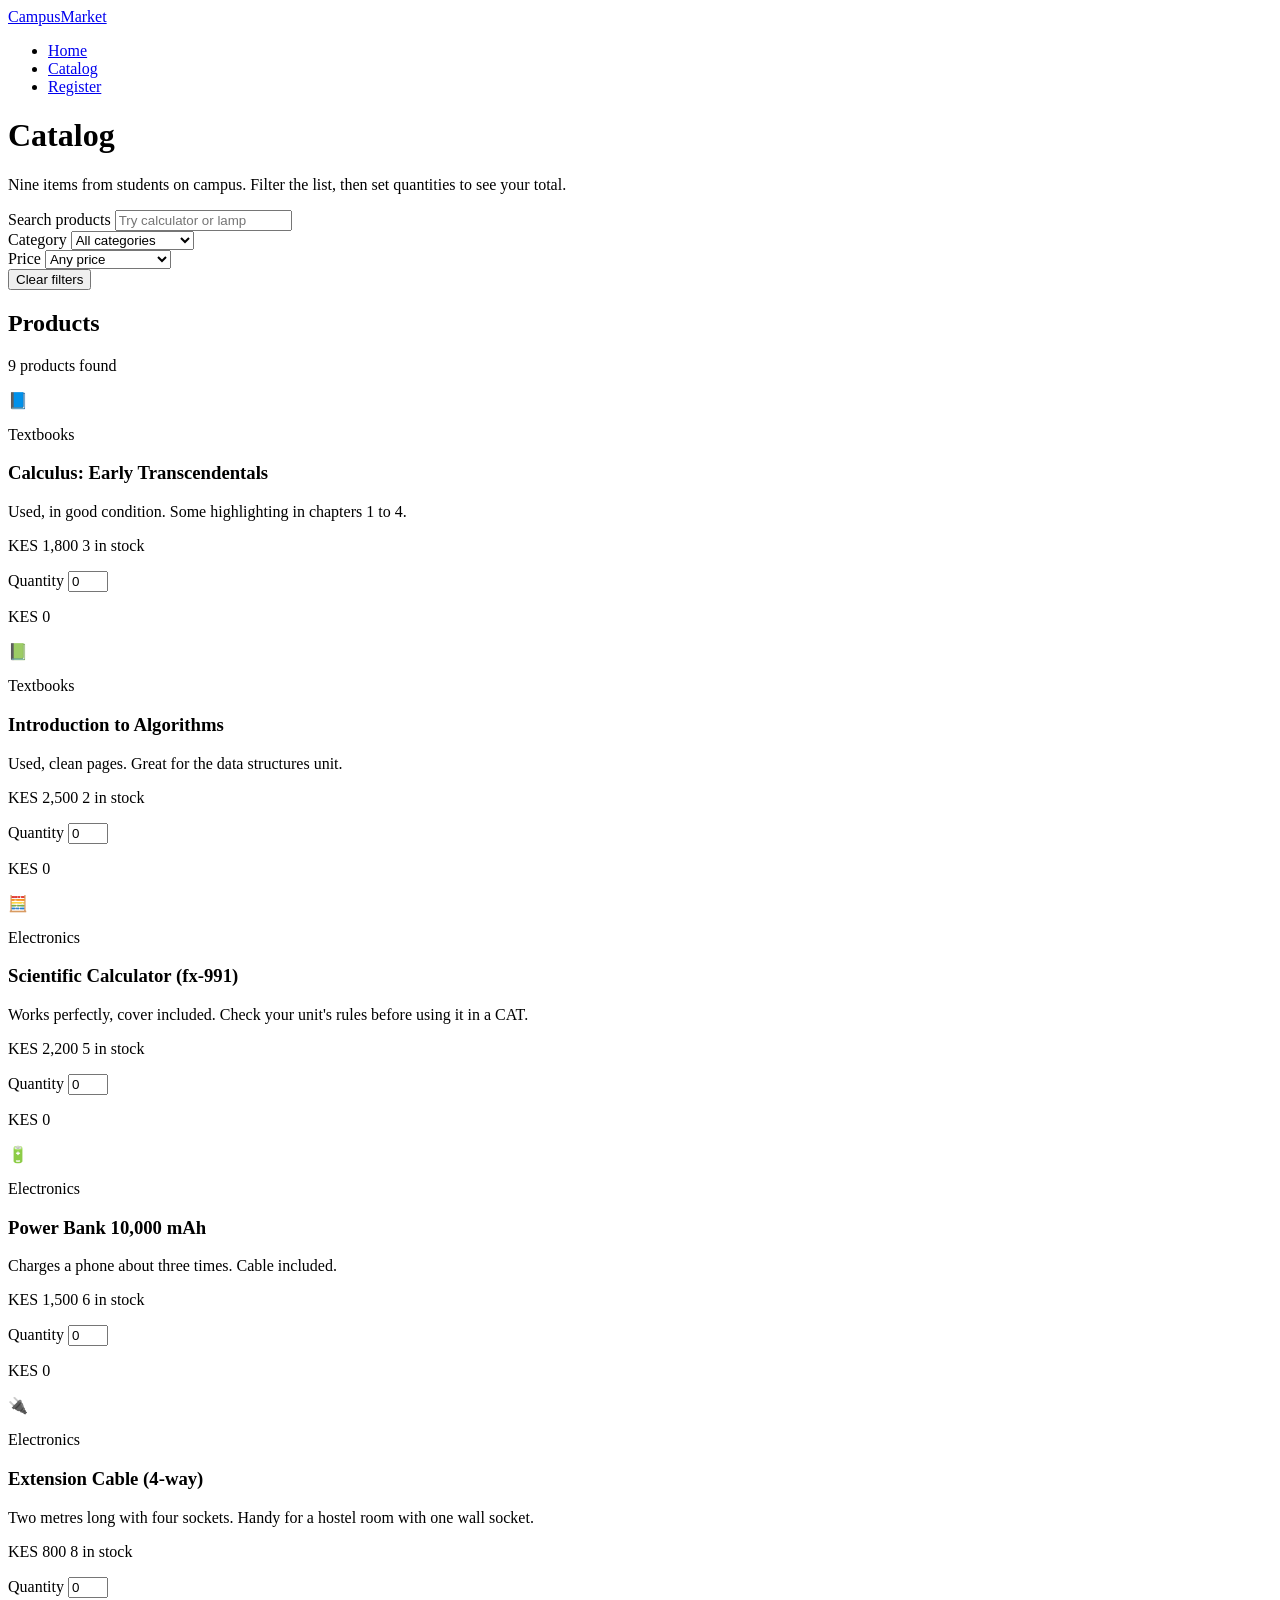
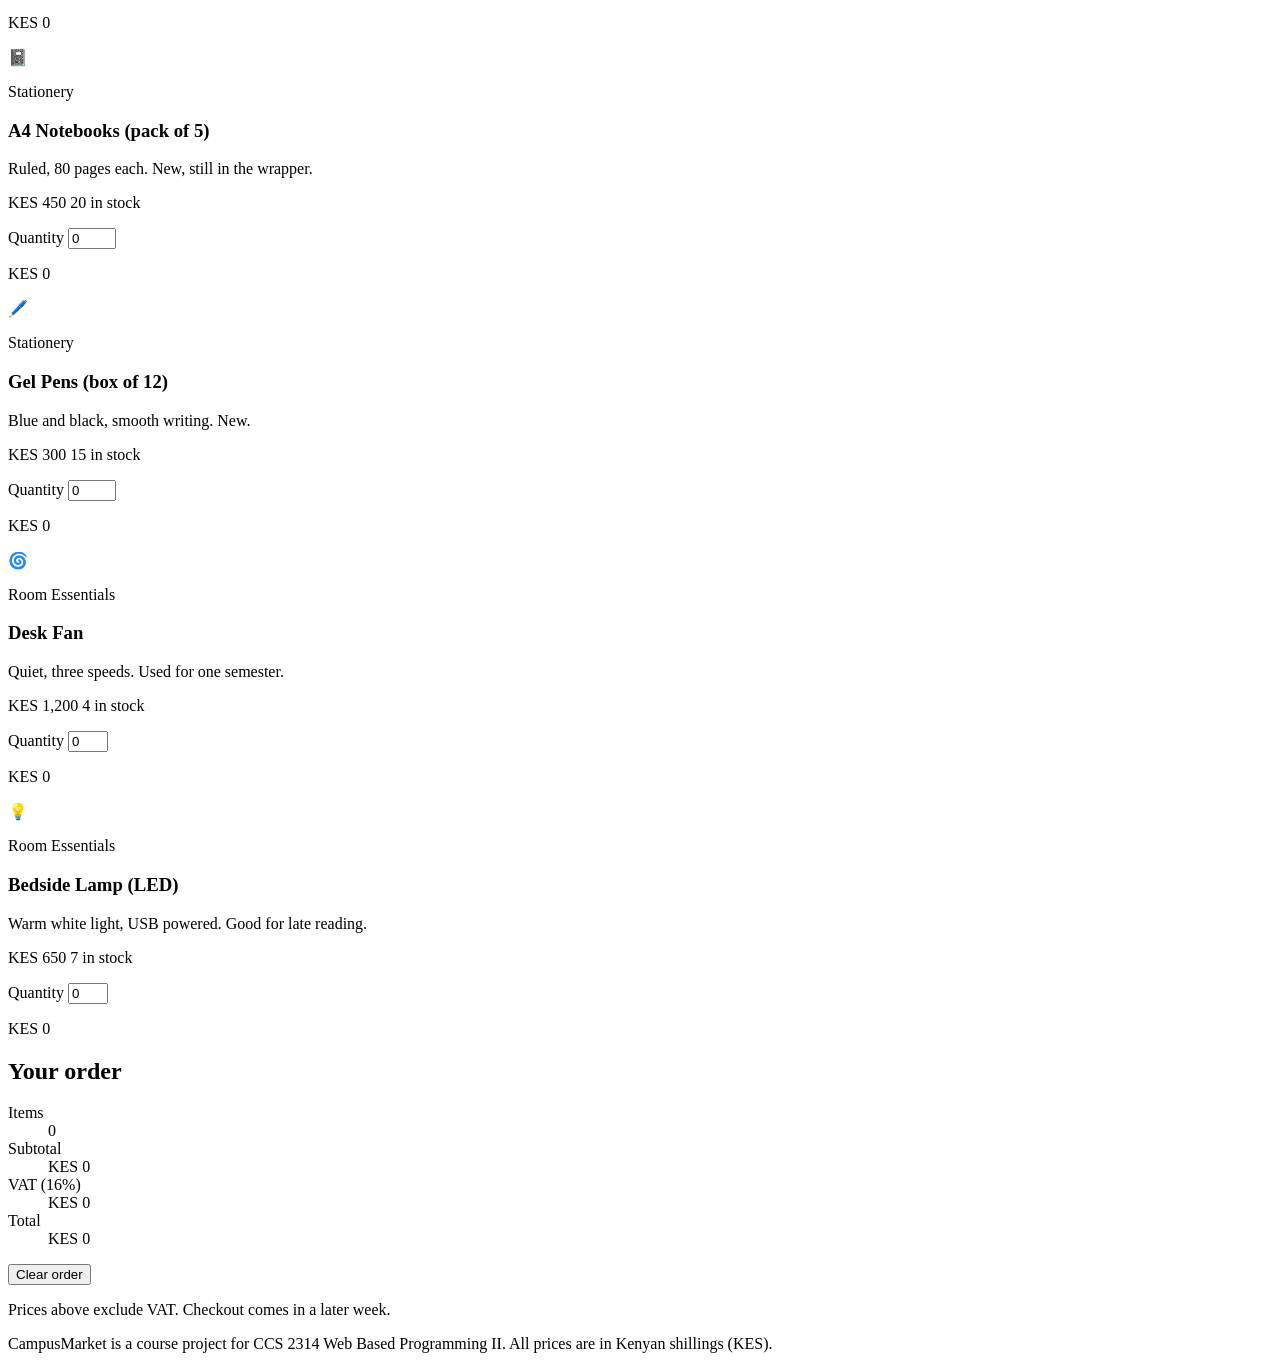
==== catalog.html @ 01baba63 "Add initial catalog.html with product listings This is the initial commit for the static catalog pag" ====
<!DOCTYPE html>
<!--
  CampusMarket | catalog.html

  WEEK 1: the static catalog. Nine product cards written by hand in HTML.
  WEEK 2: adds a filter bar, quantity boxes, an order summary and js/catalog.js.

  Every Week 2 addition is wrapped between a "WEEK 2 START" comment and a
  "WEEK 2 END" comment. If you ever need the pure Week 1 (no JavaScript)
  version, delete everything between those markers, plus the script tag in
  the head.
-->
<html lang="en">
<head>
  <meta charset="UTF-8">
  <meta name="viewport" content="width=device-width, initial-scale=1">
  <title>Catalog | CampusMarket</title>
  <meta name="description" content="Browse second-hand textbooks, electronics, stationery and room essentials from students.">

  <link rel="preconnect" href="https://fonts.googleapis.com">
  <link rel="preconnect" href="https://fonts.gstatic.com" crossorigin>
  <link href="https://fonts.googleapis.com/css2?family=Bricolage+Grotesque:wght@600;800&family=Public+Sans:wght@400;600;700&display=swap" rel="stylesheet">
  <link rel="stylesheet" href="css/style.css">

  <!-- ===== WEEK 2 START: link the JavaScript file =====
       Keeping JavaScript in its own .js file (not inside the HTML) is the habit
       the Week 3 slides ask for.
       `defer` tells the browser: download the script now, but only run it AFTER
       the whole page has loaded. That guarantees the elements we select in the
       script (getElementById etc.) already exist. -->
  <script src="js/catalog.js" defer></script>
  <!-- ===== WEEK 2 END ===== -->
</head>
<body>

  <header class="site-header">
    <div class="container header-inner">
      <a class="brand" href="index.html">CampusMarket</a>
      <nav class="main-nav" aria-label="Main">
        <ul>
          <li><a href="index.html">Home</a></li>
          <li><a href="catalog.html" aria-current="page">Catalog</a></li>
          <li><a href="register.html">Register</a></li>
        </ul>
      </nav>
    </div>
  </header>

  <main class="container page">

    <div class="page-head">
      <h1>Catalog</h1>
      <p class="lead">
        Nine items from students on campus. Filter the list, then set quantities to see your total.
      </p>
    </div>

    <!-- ===== WEEK 2 START: filter bar =====
         Why a <div role="search"> and not a <form>?
         Pressing Enter inside a form submits it and reloads the page (see Week 3:
         preventDefault). This bar filters instantly and never submits anything,
         so it does not need to be a form. -->
    <div class="toolbar" role="search" aria-label="Filter products">
      <div>
        <label for="search-input">Search products</label>
        <input type="search" id="search-input" placeholder="Try calculator or lamp" autocomplete="off">
      </div>

      <div>
        <label for="category-select">Category</label>
        <select id="category-select">
          <!-- The option values must match each card's data-category exactly -->
          <option value="all">All categories</option>
          <option value="Textbooks">Textbooks</option>
          <option value="Electronics">Electronics</option>
          <option value="Stationery">Stationery</option>
          <option value="Room Essentials">Room Essentials</option>
        </select>
      </div>

      <div>
        <label for="price-select">Price</label>
        <select id="price-select">
          <option value="all">Any price</option>
          <option value="500">Under KES 500</option>
          <option value="1000">Under KES 1,000</option>
          <option value="2000">Under KES 2,000</option>
        </select>
      </div>

      <button type="button" id="clear-filters" class="btn btn-secondary">Clear filters</button>
    </div>
    <!-- ===== WEEK 2 END ===== -->

    <div class="catalog-layout">

      <section aria-labelledby="products-title">
        <div class="results-row">
          <h2 id="products-title">Products</h2>
          <!-- ===== WEEK 2 START: live result count (JS rewrites this text) ===== -->
          <p id="results-message" aria-live="polite">9 products found</p>
          <!-- ===== WEEK 2 END ===== -->
        </div>

        <!--
          HOW EACH PRODUCT CARD WORKS
          - <article> because each card is a self-contained item.
          - data-* attributes store the product's facts in a form JavaScript can read:
              data-name      the product name (used by the search box)
              data-category  used by the category filter
              data-price     price in KES as a plain number (used for filtering and maths)
              data-stock     how many are available (used to check quantities)
            In JavaScript you read them with card.dataset.price, card.dataset.stock, etc.
            (The visible text like "KES 1,800" is only for humans; JS never reads it.)
        -->
        <div class="product-grid" id="product-list">

          <article class="product-card" data-name="Calculus: Early Transcendentals" data-category="Textbooks" data-price="1800" data-stock="3">
            <div class="product-thumb" aria-hidden="true">📘</div>
            <div class="product-body">
              <p class="product-category">Textbooks</p>
              <h3 class="product-name">Calculus: Early Transcendentals</h3>
              <p class="product-desc">Used, in good condition. Some highlighting in chapters 1 to 4.</p>
              <p class="product-meta">
                <span class="price-tag">KES 1,800</span>
                <span class="stock">3 in stock</span>
              </p>
              <!-- ===== WEEK 2 START: quantity and line total ===== -->
              <div class="qty-row">
                <label for="qty-1">Quantity</label>
                <input type="number" id="qty-1" class="qty-input" min="0" max="3" step="1" value="0" data-stock="3" inputmode="numeric">
                <p class="line-total">KES <span class="line-total-value">0</span></p>
              </div>
              <p class="qty-message" aria-live="polite"></p>
              <!-- ===== WEEK 2 END ===== -->
            </div>
          </article>

          <article class="product-card" data-name="Introduction to Algorithms" data-category="Textbooks" data-price="2500" data-stock="2">
            <div class="product-thumb" aria-hidden="true">📗</div>
            <div class="product-body">
              <p class="product-category">Textbooks</p>
              <h3 class="product-name">Introduction to Algorithms</h3>
              <p class="product-desc">Used, clean pages. Great for the data structures unit.</p>
              <p class="product-meta">
                <span class="price-tag">KES 2,500</span>
                <span class="stock">2 in stock</span>
              </p>
              <!-- ===== WEEK 2 START ===== -->
              <div class="qty-row">
                <label for="qty-2">Quantity</label>
                <input type="number" id="qty-2" class="qty-input" min="0" max="2" step="1" value="0" data-stock="2" inputmode="numeric">
                <p class="line-total">KES <span class="line-total-value">0</span></p>
              </div>
              <p class="qty-message" aria-live="polite"></p>
              <!-- ===== WEEK 2 END ===== -->
            </div>
          </article>

          <article class="product-card" data-name="Scientific Calculator (fx-991)" data-category="Electronics" data-price="2200" data-stock="5">
            <div class="product-thumb" aria-hidden="true">🧮</div>
            <div class="product-body">
              <p class="product-category">Electronics</p>
              <h3 class="product-name">Scientific Calculator (fx-991)</h3>
              <p class="product-desc">Works perfectly, cover included. Check your unit's rules before using it in a CAT.</p>
              <p class="product-meta">
                <span class="price-tag">KES 2,200</span>
                <span class="stock">5 in stock</span>
              </p>
              <!-- ===== WEEK 2 START ===== -->
              <div class="qty-row">
                <label for="qty-3">Quantity</label>
                <input type="number" id="qty-3" class="qty-input" min="0" max="5" step="1" value="0" data-stock="5" inputmode="numeric">
                <p class="line-total">KES <span class="line-total-value">0</span></p>
              </div>
              <p class="qty-message" aria-live="polite"></p>
              <!-- ===== WEEK 2 END ===== -->
            </div>
          </article>

          <article class="product-card" data-name="Power Bank 10,000 mAh" data-category="Electronics" data-price="1500" data-stock="6">
            <div class="product-thumb" aria-hidden="true">🔋</div>
            <div class="product-body">
              <p class="product-category">Electronics</p>
              <h3 class="product-name">Power Bank 10,000 mAh</h3>
              <p class="product-desc">Charges a phone about three times. Cable included.</p>
              <p class="product-meta">
                <span class="price-tag">KES 1,500</span>
                <span class="stock">6 in stock</span>
              </p>
              <!-- ===== WEEK 2 START ===== -->
              <div class="qty-row">
                <label for="qty-4">Quantity</label>
                <input type="number" id="qty-4" class="qty-input" min="0" max="6" step="1" value="0" data-stock="6" inputmode="numeric">
                <p class="line-total">KES <span class="line-total-value">0</span></p>
              </div>
              <p class="qty-message" aria-live="polite"></p>
              <!-- ===== WEEK 2 END ===== -->
            </div>
          </article>

          <article class="product-card" data-name="Extension Cable (4-way)" data-category="Electronics" data-price="800" data-stock="8">
            <div class="product-thumb" aria-hidden="true">🔌</div>
            <div class="product-body">
              <p class="product-category">Electronics</p>
              <h3 class="product-name">Extension Cable (4-way)</h3>
              <p class="product-desc">Two metres long with four sockets. Handy for a hostel room with one wall socket.</p>
              <p class="product-meta">
                <span class="price-tag">KES 800</span>
                <span class="stock">8 in stock</span>
              </p>
              <!-- ===== WEEK 2 START ===== -->
              <div class="qty-row">
                <label for="qty-5">Quantity</label>
                <input type="number" id="qty-5" class="qty-input" min="0" max="8" step="1" value="0" data-stock="8" inputmode="numeric">
                <p class="line-total">KES <span class="line-total-value">0</span></p>
              </div>
              <p class="qty-message" aria-live="polite"></p>
              <!-- ===== WEEK 2 END ===== -->
            </div>
          </article>

          <article class="product-card" data-name="A4 Notebooks (pack of 5)" data-category="Stationery" data-price="450" data-stock="20">
            <div class="product-thumb" aria-hidden="true">📓</div>
            <div class="product-body">
              <p class="product-category">Stationery</p>
              <h3 class="product-name">A4 Notebooks (pack of 5)</h3>
              <p class="product-desc">Ruled, 80 pages each. New, still in the wrapper.</p>
              <p class="product-meta">
                <span class="price-tag">KES 450</span>
                <span class="stock">20 in stock</span>
              </p>
              <!-- ===== WEEK 2 START ===== -->
              <div class="qty-row">
                <label for="qty-6">Quantity</label>
                <input type="number" id="qty-6" class="qty-input" min="0" max="20" step="1" value="0" data-stock="20" inputmode="numeric">
                <p class="line-total">KES <span class="line-total-value">0</span></p>
              </div>
              <p class="qty-message" aria-live="polite"></p>
              <!-- ===== WEEK 2 END ===== -->
            </div>
          </article>

          <article class="product-card" data-name="Gel Pens (box of 12)" data-category="Stationery" data-price="300" data-stock="15">
            <div class="product-thumb" aria-hidden="true">🖊️</div>
            <div class="product-body">
              <p class="product-category">Stationery</p>
              <h3 class="product-name">Gel Pens (box of 12)</h3>
              <p class="product-desc">Blue and black, smooth writing. New.</p>
              <p class="product-meta">
                <span class="price-tag">KES 300</span>
                <span class="stock">15 in stock</span>
              </p>
              <!-- ===== WEEK 2 START ===== -->
              <div class="qty-row">
                <label for="qty-7">Quantity</label>
                <input type="number" id="qty-7" class="qty-input" min="0" max="15" step="1" value="0" data-stock="15" inputmode="numeric">
                <p class="line-total">KES <span class="line-total-value">0</span></p>
              </div>
              <p class="qty-message" aria-live="polite"></p>
              <!-- ===== WEEK 2 END ===== -->
            </div>
          </article>

          <article class="product-card" data-name="Desk Fan" data-category="Room Essentials" data-price="1200" data-stock="4">
            <div class="product-thumb" aria-hidden="true">🌀</div>
            <div class="product-body">
              <p class="product-category">Room Essentials</p>
              <h3 class="product-name">Desk Fan</h3>
              <p class="product-desc">Quiet, three speeds. Used for one semester.</p>
              <p class="product-meta">
                <span class="price-tag">KES 1,200</span>
                <span class="stock">4 in stock</span>
              </p>
              <!-- ===== WEEK 2 START ===== -->
              <div class="qty-row">
                <label for="qty-8">Quantity</label>
                <input type="number" id="qty-8" class="qty-input" min="0" max="4" step="1" value="0" data-stock="4" inputmode="numeric">
                <p class="line-total">KES <span class="line-total-value">0</span></p>
              </div>
              <p class="qty-message" aria-live="polite"></p>
              <!-- ===== WEEK 2 END ===== -->
            </div>
          </article>

          <article class="product-card" data-name="Bedside Lamp (LED)" data-category="Room Essentials" data-price="650" data-stock="7">
            <div class="product-thumb" aria-hidden="true">💡</div>
            <div class="product-body">
              <p class="product-category">Room Essentials</p>
              <h3 class="product-name">Bedside Lamp (LED)</h3>
              <p class="product-desc">Warm white light, USB powered. Good for late reading.</p>
              <p class="product-meta">
                <span class="price-tag">KES 650</span>
                <span class="stock">7 in stock</span>
              </p>
              <!-- ===== WEEK 2 START ===== -->
              <div class="qty-row">
                <label for="qty-9">Quantity</label>
                <input type="number" id="qty-9" class="qty-input" min="0" max="7" step="1" value="0" data-stock="7" inputmode="numeric">
                <p class="line-total">KES <span class="line-total-value">0</span></p>
              </div>
              <p class="qty-message" aria-live="polite"></p>
              <!-- ===== WEEK 2 END ===== -->
            </div>
          </article>

        </div><!-- end #product-list -->

        <!-- ===== WEEK 2 START: shown by JS when a filter matches nothing =====
             `hidden` keeps it out of sight until JavaScript sets emptyState.hidden = false -->
        <p class="empty-state" id="empty-state" hidden>
          No products match. Try a different word, or clear the filters.
        </p>
        <!-- ===== WEEK 2 END ===== -->
      </section>

      <!-- ===== WEEK 2 START: order summary (the running total) =====
           All the numbers start at 0; JavaScript fills them in as quantities change. -->
      <aside class="order-summary" aria-labelledby="summary-title">
        <h2 id="summary-title">Your order</h2>
        <dl class="summary-lines">
          <div>
            <dt>Items</dt>
            <dd id="summary-items">0</dd>
          </div>
          <div>
            <dt>Subtotal</dt>
            <dd>KES <span id="summary-subtotal">0</span></dd>
          </div>
          <div>
            <dt>VAT (16%)</dt>
            <dd>KES <span id="summary-vat">0</span></dd>
          </div>
          <div class="total">
            <dt>Total</dt>
            <dd>KES <span id="summary-total">0</span></dd>
          </div>
        </dl>
        <button type="button" id="clear-order" class="btn btn-secondary">Clear order</button>
        <p class="summary-note">Prices above exclude VAT. Checkout comes in a later week.</p>
      </aside>
      <!-- ===== WEEK 2 END ===== -->

    </div><!-- end .catalog-layout -->
  </main>

  <footer class="site-footer">
    <div class="container">
      <p>CampusMarket is a course project for CCS 2314 Web Based Programming II. All prices are in Kenyan shillings (KES).</p>
    </div>
  </footer>

</body>
</html>
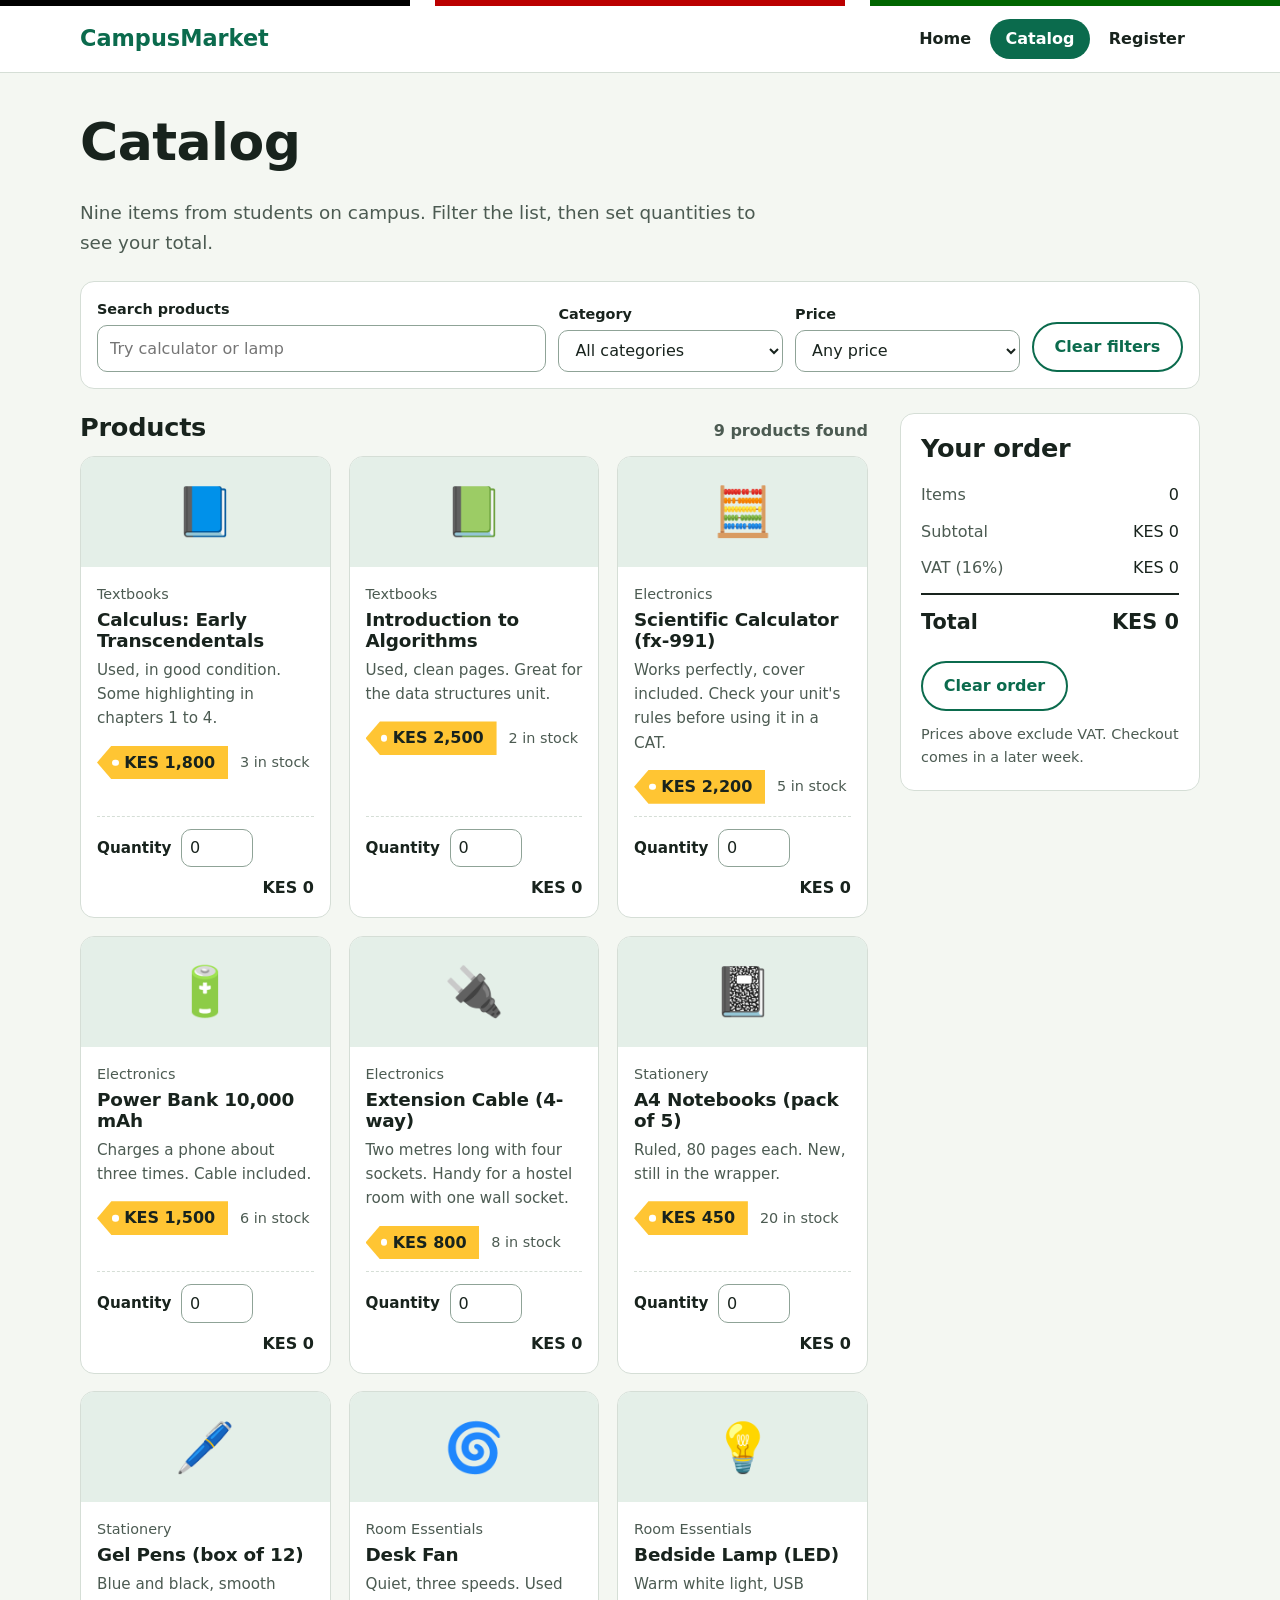
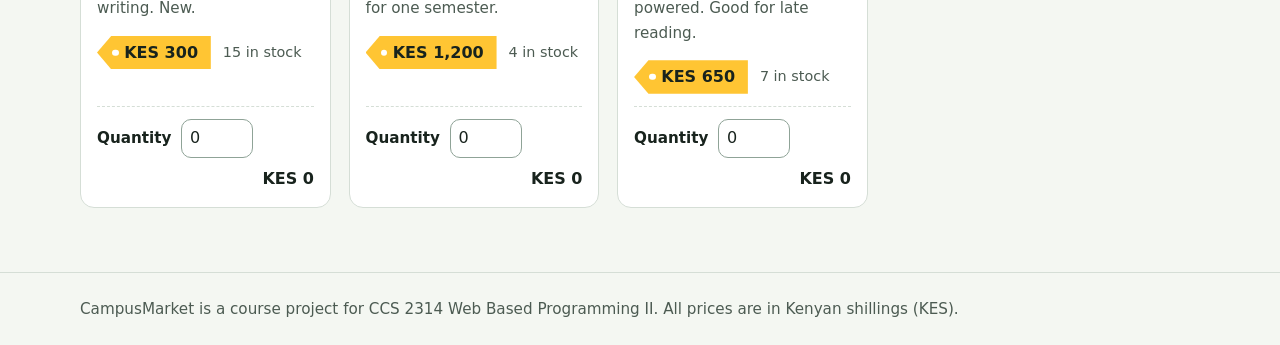
==== commit 6988fd3e: "inital commit" ====
--- a/catalog.html
+++ b/catalog.html
@@ -351,4 +351,4 @@
   </footer>
 
 </body>
-</html>
+</html>
--- a/css/style.css
+++ b/css/style.css
@@ -0,0 +1,838 @@
+/* =========================================================
+   CampusMarket | css/style.css
+   One stylesheet shared by every page.
+
+   Sections
+   1.  Design tokens (colours, fonts) : change the look here
+   2.  Base styles
+   3.  Layout helpers
+   4.  Header and footer
+   5.  Buttons
+   6.  Price tag
+   7.  Home page                       (Week 1)
+   8.  Catalog page                    (Week 1 + Week 2)
+   9.  Register form                   (Week 3)
+   10. Motion and small screens
+   ========================================================= */
+
+
+/* ---------- 1. DESIGN TOKENS ----------
+   CSS variables (custom properties) let us name a value once
+   and reuse it everywhere with var(--name). */
+:root {
+  --paper: #f4f7f2;        /* page background: a cool, slightly green white */
+  --card: #ffffff;         /* cards and panels */
+  --ink: #18231d;          /* main text (a very dark green, not pure black) */
+  --muted: #4c5b52;        /* secondary text */
+  --green: #0b6b4d;        /* main brand colour */
+  --green-dark: #08503a;   /* hover states and dark panels */
+  --tint: #e4efe8;         /* light green for hovers and thumbnails */
+  --sun: #ffc533;          /* price tags: the one bright accent */
+  --red: #b3201f;          /* errors */
+  --line: #d5ded6;         /* borders and dividers */
+  --control-border: #8fa397;
+  --focus: #1a5fd9;        /* keyboard focus ring */
+
+  --font-display: "Bricolage Grotesque", "Public Sans", system-ui, sans-serif;
+  --font-body: "Public Sans", system-ui, -apple-system, "Segoe UI", sans-serif;
+}
+
+
+/* ---------- 2. BASE STYLES ---------- */
+*,
+*::before,
+*::after {
+  box-sizing: border-box;   /* padding and border stay inside the set width */
+}
+
+/* Makes the HTML `hidden` attribute always win.
+   Without this, a rule like `display: grid` would override it
+   and "hidden" elements would stay visible. */
+[hidden] {
+  display: none !important;
+}
+
+body {
+  margin: 0;
+  font-family: var(--font-body);
+  font-size: 1rem;
+  line-height: 1.6;
+  color: var(--ink);
+  background: var(--paper);
+}
+
+h1,
+h2,
+h3 {
+  font-family: var(--font-display);
+  line-height: 1.15;
+  letter-spacing: -0.01em;
+  margin: 0 0 0.5em;
+}
+
+h1 { font-size: clamp(2rem, 5vw, 3.25rem); font-weight: 800; }
+h2 { font-size: 1.6rem; font-weight: 800; }
+h3 { font-size: 1.15rem; font-weight: 600; }
+
+p { margin: 0 0 1em; }
+
+a { color: var(--green); }
+
+/* Visible keyboard focus on everything you can tab to */
+:focus-visible {
+  outline: 3px solid var(--focus);
+  outline-offset: 2px;
+}
+
+/* Form controls: one shared look. Written once, used on every page. */
+input:not([type="checkbox"]),
+select {
+  font: inherit;
+  color: inherit;
+  background: #fff;
+  border: 1.5px solid var(--control-border);
+  border-radius: 10px;
+  padding: 0.6rem 0.75rem;
+}
+
+/* Validation states (Week 3). JavaScript adds or removes these classes.
+   They come AFTER the base rule above so they win when both apply. */
+input.invalid,
+select.invalid {
+  border-color: var(--red);
+  background: #fff7f7;
+}
+
+input.valid,
+select.valid {
+  border-color: var(--green);
+}
+
+
+/* ---------- 3. LAYOUT HELPERS ---------- */
+.container {
+  width: min(1120px, 100% - 2rem);
+  margin-inline: auto;
+}
+
+.page {
+  padding: 2.5rem 0 1rem;
+}
+
+.lead {
+  font-size: 1.15rem;
+  color: var(--muted);
+  max-width: 60ch;
+}
+
+
+/* ---------- 4. HEADER AND FOOTER ---------- */
+.site-header {
+  background: var(--card);
+  border-bottom: 1px solid var(--line);
+}
+
+/* A thin band in the colours of the Kenyan flag across the top */
+.site-header::before {
+  content: "";
+  display: block;
+  height: 6px;
+  background: linear-gradient(
+    to right,
+    #000 0 32%, #fff 32% 34%,
+    #bb0000 34% 66%, #fff 66% 68%,
+    #006600 68% 100%
+  );
+}
+
+.header-inner {
+  display: flex;
+  flex-wrap: wrap;
+  align-items: center;
+  justify-content: space-between;
+  gap: 0.5rem 1rem;
+  padding: 0.8rem 0;
+}
+
+.brand {
+  font-family: var(--font-display);
+  font-size: 1.4rem;
+  font-weight: 800;
+  color: var(--green);
+  text-decoration: none;
+}
+
+.main-nav ul {
+  display: flex;
+  flex-wrap: wrap;
+  gap: 0.25rem;
+  list-style: none;
+  margin: 0;
+  padding: 0;
+}
+
+.main-nav a {
+  display: block;
+  padding: 0.45rem 0.95rem;
+  border-radius: 999px;
+  font-weight: 600;
+  color: var(--ink);
+  text-decoration: none;
+}
+
+.main-nav a:hover {
+  background: var(--tint);
+}
+
+/* The link for the page you are on */
+.main-nav a[aria-current="page"] {
+  background: var(--green);
+  color: #fff;
+}
+
+.site-footer {
+  margin-top: 3rem;
+  padding: 1.5rem 0;
+  border-top: 1px solid var(--line);
+  color: var(--muted);
+  font-size: 0.95rem;
+}
+
+.site-footer p {
+  margin: 0;
+}
+
+
+/* ---------- 5. BUTTONS ---------- */
+.btn {
+  display: inline-block;
+  padding: 0.65rem 1.3rem;
+  border: 2px solid var(--green);
+  border-radius: 999px;
+  font: inherit;
+  font-weight: 700;
+  text-decoration: none;
+  cursor: pointer;
+}
+
+.btn-primary {
+  background: var(--green);
+  color: #fff;
+}
+
+.btn-primary:hover {
+  background: var(--green-dark);
+  border-color: var(--green-dark);
+}
+
+.btn-secondary {
+  background: transparent;
+  color: var(--green);
+}
+
+.btn-secondary:hover {
+  background: var(--tint);
+}
+
+
+/* ---------- 6. PRICE TAG ----------
+   The one memorable shape in the design: a luggage-style tag.
+   clip-path cuts the pointed left edge; ::before draws the hole. */
+.price-tag {
+  --hole: var(--card);       /* the hole shows whatever colour is behind the tag */
+  position: relative;
+  display: inline-block;
+  padding: 0.25rem 0.8rem 0.25rem 1.7rem;
+  background: var(--sun);
+  color: var(--ink);
+  font-family: var(--font-display);
+  font-weight: 800;
+  white-space: nowrap;
+  clip-path: polygon(0.9rem 0, 100% 0, 100% 100%, 0.9rem 100%, 0 50%);
+}
+
+.price-tag::before {
+  content: "";
+  position: absolute;
+  left: 0.95rem;
+  top: 50%;
+  width: 0.4rem;
+  height: 0.4rem;
+  border-radius: 50%;
+  background: var(--hole);
+  transform: translateY(-50%);
+}
+
+
+/* ---------- 7. HOME PAGE ---------- */
+.hero {
+  padding: 3.5rem 0 2.5rem;
+}
+
+.hero-grid {
+  display: grid;
+  grid-template-columns: 1.15fr 0.85fr;
+  gap: 2.5rem;
+  align-items: center;
+}
+
+.hero-actions {
+  display: flex;
+  flex-wrap: wrap;
+  gap: 0.75rem;
+  margin-top: 1.5rem;
+}
+
+.hero-board {
+  padding: 1.5rem;
+  border-radius: 16px;
+  background: var(--green-dark);
+  color: #fff;
+}
+
+.hero-board h2 {
+  font-size: 1.1rem;
+  font-weight: 600;
+  color: #cfe6da;
+}
+
+.board-list {
+  list-style: none;
+  margin: 0;
+  padding: 0;
+}
+
+.board-list li {
+  display: flex;
+  align-items: center;
+  justify-content: space-between;
+  gap: 1rem;
+  padding: 0.85rem 0;
+  border-bottom: 1px dashed rgba(255, 255, 255, 0.28);
+}
+
+.board-list li:last-child {
+  border-bottom: 0;
+}
+
+.board-list a {
+  color: #fff;
+  font-weight: 600;
+}
+
+.board-list .price-tag {
+  --hole: var(--green-dark);
+}
+
+.section {
+  padding: 2rem 0;
+}
+
+.category-grid {
+  display: grid;
+  grid-template-columns: repeat(auto-fit, minmax(200px, 1fr));
+  gap: 1rem;
+  list-style: none;
+  margin: 1rem 0 0;
+  padding: 0;
+}
+
+.category-link {
+  display: block;
+  height: 100%;
+  padding: 1.1rem;
+  border: 1px solid var(--line);
+  border-radius: 14px;
+  background: var(--card);
+  color: var(--ink);
+  text-decoration: none;
+}
+
+.category-link:hover {
+  border-color: var(--green);
+  background: var(--tint);
+}
+
+.category-icon {
+  display: block;
+  font-size: 2rem;
+  line-height: 1.2;
+}
+
+.category-name {
+  display: block;
+  font-family: var(--font-display);
+  font-size: 1.15rem;
+  font-weight: 600;
+}
+
+.category-count {
+  color: var(--muted);
+  font-size: 0.95rem;
+}
+
+/* A numbered list, because these really are steps in order */
+.steps {
+  display: grid;
+  gap: 1rem;
+  counter-reset: step;
+  list-style: none;
+  margin: 1rem 0 0;
+  padding: 0;
+}
+
+.steps li {
+  position: relative;
+  padding-left: 3rem;
+  counter-increment: step;
+}
+
+.steps li::before {
+  content: counter(step);
+  position: absolute;
+  left: 0;
+  top: 0;
+  display: grid;
+  place-items: center;
+  width: 2.1rem;
+  height: 2.1rem;
+  border-radius: 50%;
+  background: var(--green);
+  color: #fff;
+  font-family: var(--font-display);
+  font-weight: 800;
+}
+
+.steps strong {
+  display: block;
+  font-family: var(--font-display);
+  font-size: 1.1rem;
+}
+
+
+/* ---------- 8. CATALOG PAGE ---------- */
+.page-head {
+  margin-bottom: 1.5rem;
+}
+
+/* Week 2: filter bar */
+.toolbar {
+  display: grid;
+  grid-template-columns: 2fr 1fr 1fr auto;
+  gap: 0.75rem;
+  align-items: end;
+  margin-bottom: 1.5rem;
+  padding: 1rem;
+  border: 1px solid var(--line);
+  border-radius: 14px;
+  background: var(--card);
+}
+
+.toolbar label {
+  display: block;
+  margin-bottom: 0.25rem;
+  font-size: 0.9rem;
+  font-weight: 600;
+}
+
+.toolbar input,
+.toolbar select {
+  width: 100%;
+}
+
+.catalog-layout {
+  display: grid;
+  grid-template-columns: minmax(0, 1fr) 300px;
+  gap: 2rem;
+  align-items: start;
+}
+
+.results-row {
+  display: flex;
+  flex-wrap: wrap;
+  align-items: baseline;
+  justify-content: space-between;
+  gap: 0.25rem 1rem;
+  margin-bottom: 0.75rem;
+}
+
+.results-row h2 {
+  margin: 0;
+}
+
+#results-message {
+  margin: 0;
+  color: var(--muted);
+  font-weight: 600;
+}
+
+.product-grid {
+  display: grid;
+  grid-template-columns: repeat(auto-fill, minmax(220px, 1fr));
+  gap: 1.1rem;
+}
+
+/* Note: JavaScript hides a card with style.display = "none" and
+   shows it again with style.display = "" (empty string), which hands
+   control back to this stylesheet, so `display: flex` returns. */
+.product-card {
+  display: flex;
+  flex-direction: column;
+  overflow: hidden;
+  border: 1px solid var(--line);
+  border-radius: 14px;
+  background: var(--card);
+}
+
+.product-thumb {
+  display: grid;
+  place-items: center;
+  height: 110px;
+  background: var(--tint);
+  font-size: 3rem;
+}
+
+.product-body {
+  display: flex;
+  flex: 1;
+  flex-direction: column;
+  padding: 1rem;
+}
+
+.product-category {
+  margin: 0 0 0.2rem;
+  color: var(--muted);
+  font-size: 0.9rem;
+}
+
+.product-name {
+  margin-bottom: 0.4rem;
+}
+
+.product-desc {
+  color: var(--muted);
+  font-size: 0.95rem;
+}
+
+.product-meta {
+  display: flex;
+  flex-wrap: wrap;
+  align-items: center;
+  gap: 0.5rem 0.75rem;
+  margin-bottom: 0.75rem;
+}
+
+.stock {
+  color: var(--muted);
+  font-size: 0.9rem;
+}
+
+/* Week 2: quantity and line total. margin-top:auto pushes this row
+   to the bottom so every card lines up even if descriptions differ. */
+.qty-row {
+  display: flex;
+  flex-wrap: wrap;
+  align-items: center;
+  gap: 0.5rem 0.6rem;
+  margin-top: auto;
+  padding-top: 0.75rem;
+  border-top: 1px dashed var(--line);
+}
+
+.qty-row label {
+  font-weight: 600;
+  font-size: 0.95rem;
+}
+
+.qty-row .qty-input {
+  width: 4.5rem;
+  padding: 0.35rem 0.5rem;
+}
+
+.line-total {
+  margin: 0 0 0 auto;
+  font-weight: 600;
+  font-variant-numeric: tabular-nums;
+}
+
+.qty-message {
+  margin: 0.4rem 0 0;
+  color: var(--red);
+  font-size: 0.9rem;
+  font-weight: 600;
+}
+
+.qty-message:empty {
+  display: none;
+}
+
+.empty-state {
+  padding: 1.5rem;
+  border: 1px dashed var(--control-border);
+  border-radius: 14px;
+  text-align: center;
+  color: var(--muted);
+}
+
+/* Week 2: order summary */
+.order-summary {
+  position: sticky;
+  top: 1rem;
+  padding: 1.25rem;
+  border: 1px solid var(--line);
+  border-radius: 14px;
+  background: var(--card);
+}
+
+.summary-lines {
+  margin: 0 0 1rem;
+}
+
+.summary-lines > div {
+  display: flex;
+  justify-content: space-between;
+  gap: 1rem;
+  padding: 0.35rem 0;
+}
+
+.summary-lines dt {
+  color: var(--muted);
+}
+
+.summary-lines dd {
+  margin: 0;
+  font-variant-numeric: tabular-nums;
+}
+
+.summary-lines .total {
+  margin-top: 0.4rem;
+  padding-top: 0.7rem;
+  border-top: 2px solid var(--ink);
+  font-family: var(--font-display);
+  font-size: 1.3rem;
+  font-weight: 800;
+}
+
+.summary-lines .total dt {
+  color: var(--ink);
+}
+
+.summary-note {
+  margin: 0.75rem 0 0;
+  color: var(--muted);
+  font-size: 0.9rem;
+}
+
+
+/* ---------- 9. REGISTER FORM (Week 3) ---------- */
+.form-page {
+  max-width: 34rem;
+  margin-inline: auto;
+}
+
+.register-form {
+  display: grid;
+  gap: 1.1rem;
+  padding: 1.5rem;
+  border: 1px solid var(--line);
+  border-radius: 16px;
+  background: var(--card);
+}
+
+.field label {
+  display: block;
+  margin-bottom: 0.3rem;
+  font-weight: 600;
+}
+
+.field input:not([type="checkbox"]),
+.field select {
+  width: 100%;
+}
+
+.hint {
+  margin: 0.3rem 0 0;
+  color: var(--muted);
+  font-size: 0.9rem;
+}
+
+.error-message {
+  margin: 0.3rem 0 0;
+  color: var(--red);
+  font-size: 0.9rem;
+  font-weight: 600;
+}
+
+/* No error text means no space taken up */
+.error-message:empty {
+  display: none;
+}
+
+/* Password box with the Show/Hide button sitting inside it */
+.password-wrap {
+  position: relative;
+}
+
+.password-wrap input {
+  padding-right: 4.5rem;
+}
+
+.toggle-password {
+  position: absolute;
+  top: 50%;
+  right: 0.4rem;
+  padding: 0.3rem 0.7rem;
+  border: 0;
+  border-radius: 8px;
+  background: var(--tint);
+  color: var(--green-dark);
+  font: inherit;
+  font-size: 0.9rem;
+  font-weight: 700;
+  cursor: pointer;
+  transform: translateY(-50%);
+}
+
+.toggle-password:hover {
+  background: #d3e5da;
+}
+
+/* Live password strength meter */
+.strength-bar {
+  height: 6px;
+  margin-top: 0.5rem;
+  border-radius: 999px;
+  background: #e1e8e3;
+  overflow: hidden;
+}
+
+.strength-bar span {
+  display: block;
+  width: 0;
+  height: 100%;
+  background: var(--red);
+  transition: width 0.2s ease;
+}
+
+/* JavaScript sets data-level to 0, 1, 2, 3 or 4 */
+.strength-bar[data-level="1"] span { width: 25%;  background: var(--red); }
+.strength-bar[data-level="2"] span { width: 50%;  background: #d9822b; }
+.strength-bar[data-level="3"] span { width: 75%;  background: #5f9f3d; }
+.strength-bar[data-level="4"] span { width: 100%; background: var(--green); }
+
+.strength-text {
+  margin: 0.3rem 0 0;
+  font-size: 0.9rem;
+  font-weight: 600;
+}
+
+.strength-text:empty {
+  display: none;
+}
+
+/* Show/hide toggle for "how we use your details" */
+.info-toggle {
+  justify-self: start;
+  padding: 0;
+  border: 0;
+  background: none;
+  color: var(--green);
+  font: inherit;
+  font-weight: 600;
+  text-decoration: underline;
+  cursor: pointer;
+}
+
+.info-panel {
+  margin-top: 0.5rem;
+  padding: 0.9rem 1rem;
+  border-left: 4px solid var(--sun);
+  border-radius: 0 10px 10px 0;
+  background: var(--tint);
+  font-size: 0.95rem;
+}
+
+.info-panel p:last-child {
+  margin-bottom: 0;
+}
+
+.field-check {
+  display: grid;
+  grid-template-columns: auto 1fr;
+  gap: 0 0.6rem;
+  align-items: start;
+}
+
+.field-check input {
+  width: 1.15rem;
+  height: 1.15rem;
+  margin-top: 0.2rem;
+  accent-color: var(--green);
+}
+
+.field-check label {
+  margin: 0;
+  font-weight: 400;
+}
+
+.field-check .error-message {
+  grid-column: 1 / -1;
+}
+
+.field-check input.invalid {
+  outline: 2px solid var(--red);
+  outline-offset: 2px;
+}
+
+.form-alert {
+  padding: 0.7rem 1rem;
+  border: 1px solid var(--red);
+  border-radius: 10px;
+  background: #fff1f0;
+  color: var(--red);
+  font-weight: 600;
+}
+
+.success-panel {
+  padding: 1.75rem;
+  border: 2px solid var(--green);
+  border-radius: 16px;
+  background: var(--card);
+}
+
+.success-panel:focus {
+  outline: none;   /* JS moves focus here on success; the box itself is the cue */
+}
+
+.success-actions {
+  display: flex;
+  flex-wrap: wrap;
+  gap: 0.75rem;
+  margin-top: 1rem;
+}
+
+
+/* ---------- 10. MOTION AND SMALL SCREENS ---------- */
+@media (max-width: 900px) {
+  .hero-grid,
+  .catalog-layout {
+    grid-template-columns: 1fr;
+  }
+
+  .order-summary {
+    position: static;
+  }
+}
+
+@media (max-width: 720px) {
+  .toolbar {
+    grid-template-columns: 1fr;
+  }
+}
+
+/* Respect people who ask their device for less motion */
+@media (prefers-reduced-motion: reduce) {
+  * {
+    transition: none !important;
+  }
+}
